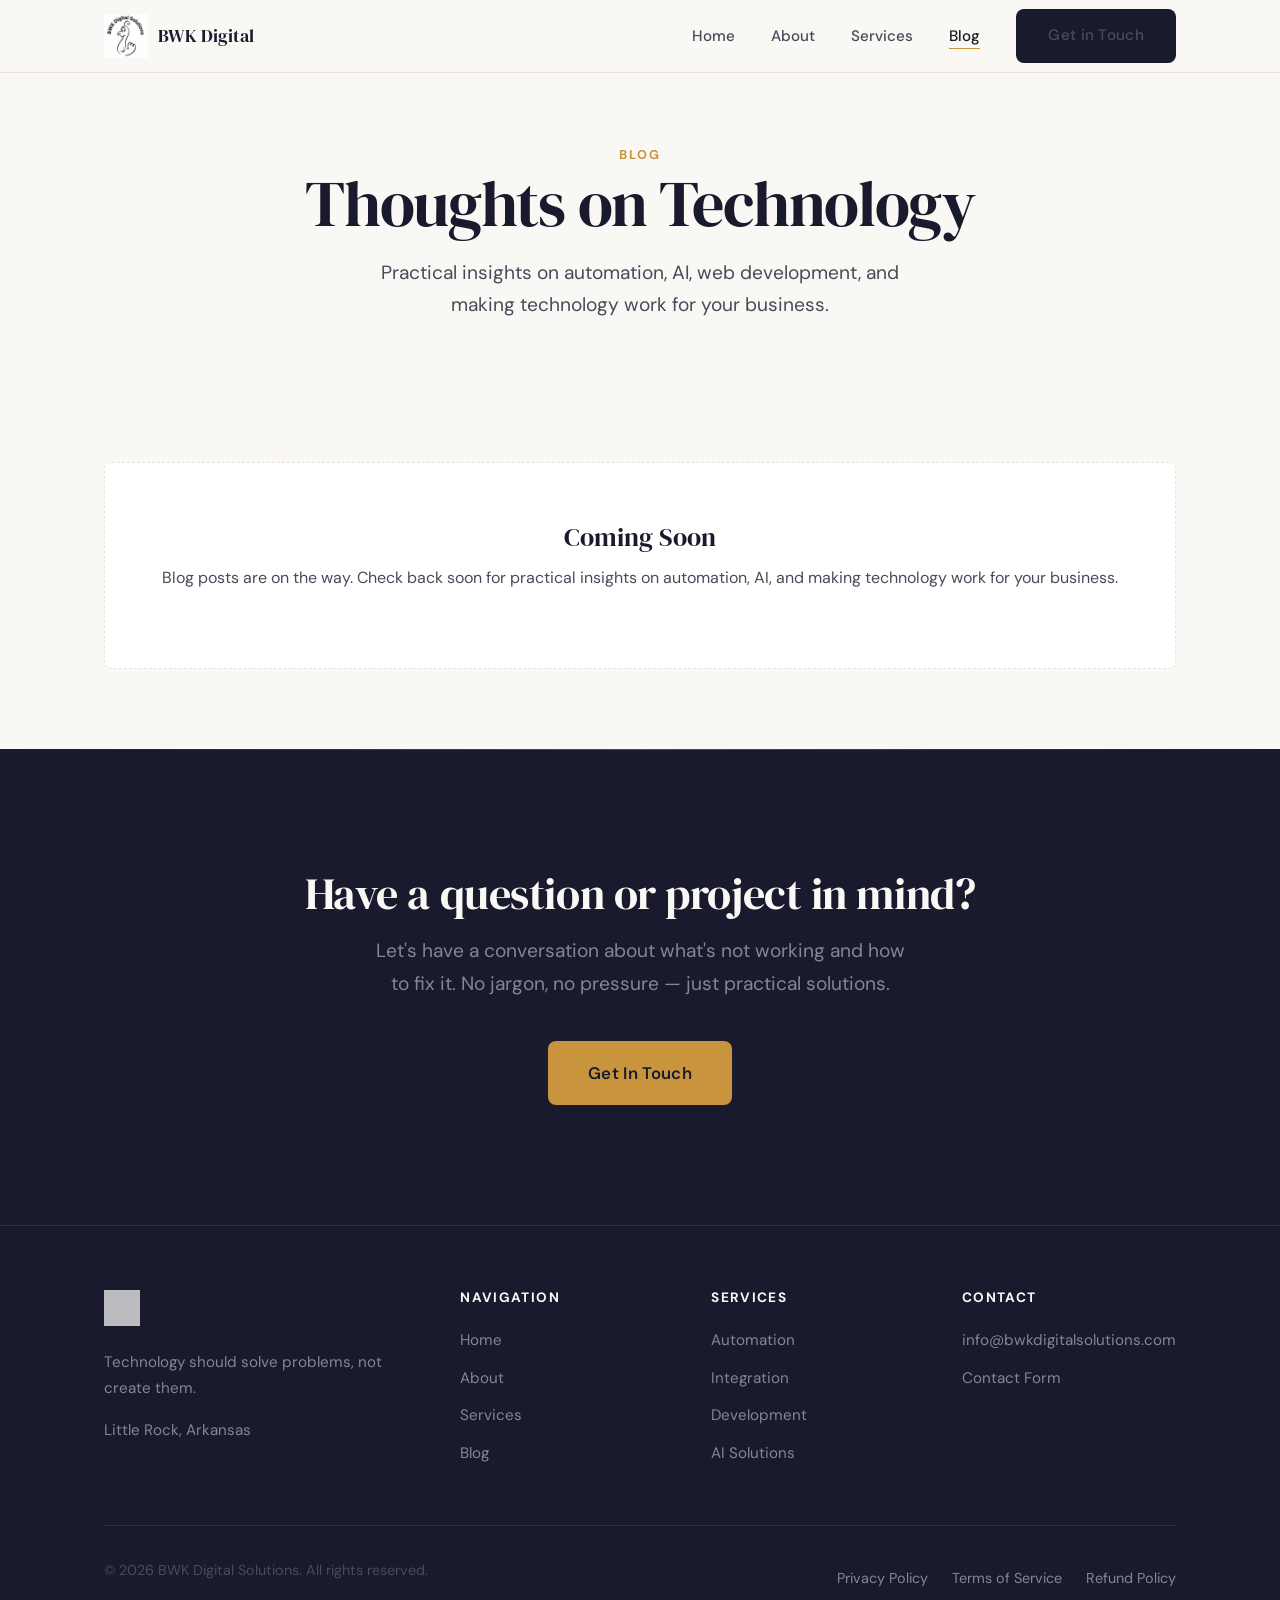
==== blog/index.html @ 17d43712 "feat: add blog infrastructure, publish command, and weekly draft cron - Blog listing page at /blog/ " ====
<!DOCTYPE html>
<html lang="en">
<head>
    <meta charset="UTF-8">
    <meta name="viewport" content="width=device-width, initial-scale=1.0">
    <title>Blog | BWK Digital Solutions</title>
    <meta name="description" content="Practical insights on automation, AI, web development, and making technology work for your business. From BWK Digital Solutions in Little Rock, Arkansas.">
    <meta name="author" content="Bret Kramer">
    <link rel="canonical" href="https://bwkdigitalsolutions.com/blog/">
    <meta property="og:title" content="Blog | BWK Digital Solutions">
    <meta property="og:description" content="Practical insights on automation, AI, web development, and making technology work for your business.">
    <meta property="og:url" content="https://bwkdigitalsolutions.com/blog/">
    <meta property="og:image" content="https://bwkdigitalsolutions.com/logo.jpg">
    <meta property="og:type" content="website">
    <link rel="icon" type="image/png" sizes="32x32" href="../favicon-32x32.png">
    <link rel="icon" type="image/png" sizes="16x16" href="../favicon-16x16.png">
    <link rel="apple-touch-icon" sizes="180x180" href="../apple-touch-icon.png">
    <meta name="theme-color" content="#1a1a2e">
    <link rel="preconnect" href="https://fonts.googleapis.com">
    <link rel="preconnect" href="https://fonts.gstatic.com" crossorigin>
    <link href="https://fonts.googleapis.com/css2?family=DM+Sans:wght@400;500;600;700&family=DM+Serif+Display&display=swap" rel="stylesheet">
    <link rel="stylesheet" href="../styles.css?v=5">
</head>
<body>
    <a href="#main" class="skip-link">Skip to content</a>
    <nav class="navbar">
        <div class="container">
            <a href="../" class="logo">
                <img src="../logo-sm.jpg" alt="BWK Digital Solutions" class="logo-img" width="44" height="44">
                <span class="logo-text">BWK Digital</span>
            </a>
            <button class="mobile-menu-btn" aria-label="Toggle menu" onclick="toggleMenu()">
                <span></span><span></span><span></span>
            </button>
            <ul class="nav-links" id="navLinks">
                <li><a href="../">Home</a></li>
                <li><a href="../#about">About</a></li>
                <li><a href="../#services">Services</a></li>
                <li><a href="./" class="active">Blog</a></li>
                <li><a href="../#contact" class="btn btn-primary">Get in Touch</a></li>
            </ul>
        </div>
    </nav>

    <main id="main">
    <section class="page-header page-header-center">
        <div class="container">
            <span class="section-label">Blog</span>
            <h1>Thoughts on Technology</h1>
            <p>Practical insights on automation, AI, web development, and making technology work for your business.</p>
        </div>
    </section>

    <section class="blog-section">
        <div class="container">
            <div class="blog-grid" id="blogGrid">
                <!-- BLOG_POSTS_START -->
                <!-- New blog post cards are inserted here by the publish-blog command -->
                <!-- BLOG_POSTS_END -->
                <div class="coming-soon" id="comingSoon">
                    <h3>Coming Soon</h3>
                    <p>Blog posts are on the way. Check back soon for practical insights on automation, AI, and making technology work for your business.</p>
                </div>
            </div>
        </div>
    </section>

    <section class="cta-section">
        <div class="container fade-up">
            <h2>Have a question or project in mind?</h2>
            <p>Let's have a conversation about what's not working and how to fix it. No jargon, no pressure — just practical solutions.</p>
            <a href="../#contact" class="btn btn-primary btn-large">Get In Touch</a>
        </div>
    </section>
    </main>

    <footer class="footer">
        <div class="container">
            <div class="footer-grid">
                <div class="footer-brand">
                    <img src="../logo-sm.jpg" alt="BWK Digital Solutions" class="logo-img" width="36" height="36">
                    <p>Technology should solve problems, not create them.</p>
                    <p>Little Rock, Arkansas</p>
                </div>
                <div>
                    <h4>Navigation</h4>
                    <ul class="footer-links">
                        <li><a href="../">Home</a></li>
                        <li><a href="../#about">About</a></li>
                        <li><a href="../#services">Services</a></li>
                        <li><a href="./">Blog</a></li>
                    </ul>
                </div>
                <div>
                    <h4>Services</h4>
                    <ul class="footer-links">
                        <li><a href="../#services">Automation</a></li>
                        <li><a href="../#services">Integration</a></li>
                        <li><a href="../#services">Development</a></li>
                        <li><a href="../#services">AI Solutions</a></li>
                    </ul>
                </div>
                <div>
                    <h4>Contact</h4>
                    <ul class="footer-links">
                        <li><a href="mailto:info@bwkdigitalsolutions.com">info@bwkdigitalsolutions.com</a></li>
                        <li><a href="../#contact">Contact Form</a></li>
                    </ul>
                </div>
            </div>
            <div class="footer-bottom">
                <p>&copy; 2026 BWK Digital Solutions. All rights reserved.</p>
                <div class="footer-legal">
                    <a href="../privacy.html">Privacy Policy</a>
                    <a href="../terms.html">Terms of Service</a>
                    <a href="../refund.html">Refund Policy</a>
                </div>
            </div>
        </div>
    </footer>
    <script>
    function toggleMenu() {
        document.getElementById('navLinks').classList.toggle('active');
    }
    document.addEventListener('keydown', function(e) {
        if (e.key === 'Escape') document.getElementById('navLinks').classList.remove('active');
    });
    document.addEventListener('click', function(e) {
        var nav = document.getElementById('navLinks');
        var btn = document.querySelector('.mobile-menu-btn');
        if (!nav.contains(e.target) && !btn.contains(e.target)) nav.classList.remove('active');
    });
    document.querySelectorAll('.nav-links a').forEach(function(link) {
        link.addEventListener('click', function() { document.getElementById('navLinks').classList.remove('active'); });
    });
    var navbar = document.querySelector('.navbar');
    window.addEventListener('scroll', function() {
        navbar.classList.toggle('scrolled', window.scrollY > 20);
    }, { passive: true });
    var observer = new IntersectionObserver(function(entries) {
        entries.forEach(function(entry) {
            if (entry.isIntersecting) { entry.target.classList.add('visible'); observer.unobserve(entry.target); }
        });
    }, { threshold: 0.1, rootMargin: '0px 0px -40px 0px' });
    document.querySelectorAll('.fade-up').forEach(function(el) { observer.observe(el); });
    </script>
</body>
</html>
---- styles.css ----
/* ===== CSS VARIABLES ===== */
:root {
    --ink: #1a1a2e;
    --ink-light: #2d2d44;
    --warm: #c8953e;
    --warm-dark: #a87a2f;
    --warm-glow: #c8953e1a;
    --cream: #faf8f4;
    --cream-dark: #f0ece4;
    --text: #4a4a5a;
    --text-light: #858596;
    --white: #ffffff;
    --border: #e8e4dc;
    --shadow-sm: 0 1px 3px rgba(26, 26, 46, 0.06);
    --shadow: 0 4px 12px rgba(26, 26, 46, 0.08);
    --shadow-lg: 0 12px 32px rgba(26, 26, 46, 0.1);
    --radius: 8px;
    --radius-sm: 4px;
    --transition: color 0.3s cubic-bezier(0.4, 0, 0.2, 1), background-color 0.3s cubic-bezier(0.4, 0, 0.2, 1), transform 0.3s cubic-bezier(0.4, 0, 0.2, 1), box-shadow 0.3s cubic-bezier(0.4, 0, 0.2, 1), border-color 0.3s cubic-bezier(0.4, 0, 0.2, 1), opacity 0.3s cubic-bezier(0.4, 0, 0.2, 1);
}

/* ===== RESET & BASE ===== */
*, *::before, *::after { box-sizing: border-box; margin: 0; padding: 0; }
html { scroll-behavior: smooth; }
body {
    font-family: 'DM Sans', -apple-system, BlinkMacSystemFont, sans-serif;
    font-size: 16px;
    line-height: 1.7;
    color: var(--text);
    background: var(--cream);
    -webkit-font-smoothing: antialiased;
}
img { max-width: 100%; height: auto; }
a { text-decoration: none; color: inherit; transition: var(--transition); }
a:focus-visible {
    outline: 2px solid var(--warm);
    outline-offset: 2px;
    border-radius: 2px;
}
ul { list-style: none; }
.container { max-width: 1120px; margin: 0 auto; padding: 0 24px; }

/* ===== TYPOGRAPHY ===== */
h1, h2, h3, h4, h5, h6 {
    font-family: 'DM Serif Display', Georgia, serif;
    font-weight: 400;
    line-height: 1.15;
    color: var(--ink);
}
h1 { font-size: clamp(2.75rem, 5.5vw, 4rem); letter-spacing: -0.02em; }
h2 { font-size: clamp(2rem, 4vw, 2.75rem); letter-spacing: -0.01em; }
h3 { font-size: clamp(1.35rem, 2.5vw, 1.6rem); }
p { color: var(--text); margin-bottom: 1rem; }
.section-label {
    font-family: 'DM Sans', sans-serif;
    font-size: 0.8rem;
    font-weight: 700;
    letter-spacing: 0.15em;
    text-transform: uppercase;
    color: var(--warm);
    margin-bottom: 1rem;
}
.section-title { margin-bottom: 1rem; }
.section-subtitle {
    font-size: 1.15rem;
    max-width: 580px;
    line-height: 1.7;
}
.section-header { margin-bottom: 3.5rem; }
.section-header-center { text-align: center; margin-bottom: 3.5rem; }
.section-header-center .section-subtitle { margin: 0 auto; }

/* ===== BUTTONS ===== */
.btn {
    display: inline-flex;
    align-items: center;
    justify-content: center;
    gap: 8px;
    padding: 14px 32px;
    font-family: 'DM Sans', sans-serif;
    font-size: 0.95rem;
    font-weight: 600;
    letter-spacing: 0.02em;
    border-radius: var(--radius);
    border: none;
    cursor: pointer;
    transition: var(--transition);
}
.btn:focus-visible {
    outline: 2px solid var(--warm);
    outline-offset: 2px;
}
.btn-primary {
    background: var(--ink);
    color: var(--cream);
}
.btn-primary:hover {
    background: var(--warm);
    color: var(--ink);
    transform: translateY(-1px);
    box-shadow: var(--shadow);
}
.btn-primary:active {
    transform: translateY(0);
    box-shadow: none;
}
.btn-secondary {
    background: transparent;
    color: var(--ink);
    border: 1.5px solid var(--ink);
}
.btn-secondary:hover {
    background: var(--ink);
    color: var(--cream);
}
.btn-secondary:active {
    transform: translateY(0);
}
.btn-large { padding: 18px 40px; font-size: 1.05rem; }

/* ===== NAVBAR ===== */
.navbar {
    position: fixed;
    top: 0;
    left: 0;
    right: 0;
    z-index: 1000;
    background: rgba(250, 248, 244, 0.92);
    backdrop-filter: blur(12px);
    -webkit-backdrop-filter: blur(12px);
    border-bottom: 1px solid var(--border);
}
.navbar .container {
    display: flex;
    align-items: center;
    justify-content: space-between;
    height: 72px;
}
.logo { display: flex; align-items: center; gap: 10px; }
.logo-img { height: 44px; width: auto; }
.logo-text {
    font-family: 'DM Serif Display', serif;
    font-size: 1.15rem;
    color: var(--ink);
    font-weight: 400;
}
.nav-links { display: flex; align-items: center; gap: 36px; }
.nav-links a {
    font-weight: 500;
    font-size: 0.95rem;
    color: var(--text);
}
.nav-links a:not(.btn):hover,
.nav-links a:not(.btn).active {
    color: var(--ink);
}
.nav-links a:not(.btn).active {
    border-bottom: 1.5px solid var(--warm);
    padding-bottom: 2px;
}
/* Navbar scroll state */
.navbar.scrolled {
    background: rgba(250, 248, 244, 0.97);
    box-shadow: 0 1px 8px rgba(26, 26, 46, 0.06);
}
.mobile-menu-btn {
    display: none;
    flex-direction: column;
    gap: 5px;
    background: none;
    border: none;
    cursor: pointer;
    padding: 5px;
}
.mobile-menu-btn span {
    width: 22px;
    height: 2px;
    background: var(--ink);
    border-radius: 2px;
    transition: var(--transition);
}

/* ===== HERO ===== */
.hero {
    padding: 140px 0 100px;
    background: var(--cream);
    overflow: hidden;
    position: relative;
}
.hero .container {
    display: grid;
    grid-template-columns: 1fr 380px;
    gap: 80px;
    align-items: center;
}
.hero-content h1 { margin-bottom: 1.5rem; }
.hero-content h1 .accent-text {
    color: var(--warm);
    display: block;
    font-style: italic;
}
/* Staggered hero entrance */
.hero-content h1 {
    opacity: 0;
    transform: translateY(32px);
    animation: heroReveal 0.9s cubic-bezier(0.16, 1, 0.3, 1) 0.1s forwards;
}
.hero-description {
    font-size: 1.2rem;
    line-height: 1.75;
    margin-bottom: 2.5rem;
    color: var(--text);
    max-width: 520px;
    opacity: 0;
    transform: translateY(24px);
    animation: heroReveal 0.8s cubic-bezier(0.16, 1, 0.3, 1) 0.35s forwards;
}
.hero-cta {
    display: flex;
    align-items: center;
    gap: 16px;
    flex-wrap: wrap;
    opacity: 0;
    transform: translateY(20px);
    animation: heroReveal 0.7s cubic-bezier(0.16, 1, 0.3, 1) 0.55s forwards;
}
@keyframes heroReveal {
    to {
        opacity: 1;
        transform: translateY(0);
    }
}
.hero-graphic {
    display: flex;
    align-items: center;
    justify-content: center;
}
.hero-bird {
    width: 320px;
    height: auto;
    opacity: 0;
    filter: grayscale(100%);
    animation: birdReveal 1.4s cubic-bezier(0.16, 1, 0.3, 1) 0.3s forwards;
    transition: opacity 0.6s cubic-bezier(0.4, 0, 0.2, 1), transform 0.6s cubic-bezier(0.4, 0, 0.2, 1);
}
@keyframes birdReveal {
    from {
        opacity: 0;
        transform: scale(0.92) rotate(-4deg);
    }
    to {
        opacity: 0.18;
        transform: scale(1) rotate(0deg);
    }
}
.hero-graphic:hover .hero-bird {
    opacity: 0.28;
    transform: scale(1.04);
}

/* ===== SERVICES (Homepage) ===== */
.services { padding: 100px 0; background: var(--white); }
.services-list { display: grid; grid-template-columns: 1fr 1fr; gap: 0; }
.service-item {
    padding: 48px 40px;
    border-bottom: 1px solid var(--border);
    transition: var(--transition);
    position: relative;
}
.service-item:nth-child(odd) { border-right: 1px solid var(--border); }
.service-item:nth-last-child(-n+2) { border-bottom: none; }
.service-item::before {
    content: '';
    position: absolute;
    top: 0;
    left: 0;
    width: 3px;
    height: 0;
    background: var(--warm);
    transition: height 0.4s cubic-bezier(0.4, 0, 0.2, 1);
}
.service-item:hover::before { height: 100%; }
.service-item:hover {
    background: var(--warm-glow);
    padding-left: 48px;
}
.service-number {
    font-family: 'DM Serif Display', serif;
    font-size: 0.9rem;
    color: var(--warm);
    margin-bottom: 1rem;
    display: block;
}
.service-item h3 { margin-bottom: 0.75rem; }
.service-item p { margin-bottom: 0; font-size: 1.05rem; line-height: 1.7; }

/* ===== ABOUT PREVIEW (Homepage) ===== */
.about-section { padding: 100px 0; }
.about-grid {
    display: grid;
    grid-template-columns: 1fr 1fr;
    gap: 80px;
    align-items: center;
}
.about-content h2 { margin-bottom: 1.5rem; }
.about-content p { font-size: 1.1rem; line-height: 1.8; }
.about-image { position: relative; display: flex; align-items: center; justify-content: center; }
.about-image img {
    border-radius: var(--radius);
    width: 100%;
    max-width: 400px;
}
.approach-list { margin: 1.5rem 0 2rem; }
.approach-list li {
    display: flex;
    align-items: center;
    gap: 14px;
    padding: 10px 0;
    font-weight: 500;
    color: var(--ink);
    font-size: 1.05rem;
}
.approach-list li::before {
    content: '';
    display: block;
    width: 8px;
    height: 8px;
    background: var(--warm);
    border-radius: 50%;
    flex-shrink: 0;
}

/* ===== PROCESS SECTION ===== */
.process-section {
    padding: 100px 0;
    background: var(--white);
}
.process-steps {
    display: grid;
    grid-template-columns: repeat(4, 1fr);
    gap: 0;
    counter-reset: process;
}
.process-step {
    padding: 40px 32px;
    position: relative;
    border-right: 1px solid var(--border);
}
.process-step:last-child { border-right: none; }
.process-step::after {
    content: '';
    position: absolute;
    bottom: 0;
    left: 32px;
    right: 32px;
    height: 2px;
    background: var(--warm);
    transform: scaleX(0);
    transform-origin: left;
    transition: transform 0.5s cubic-bezier(0.4, 0, 0.2, 1);
}
.process-step:hover::after { transform: scaleX(1); }
.process-number {
    font-family: 'DM Serif Display', serif;
    font-size: 0.9rem;
    color: var(--warm);
    margin-bottom: 1rem;
    display: block;
}
.process-step h3 { margin-bottom: 0.75rem; }
.process-step p { margin-bottom: 0; font-size: 0.98rem; line-height: 1.7; }

/* ===== BIRD STORY LINE ===== */
.bird-story-line {
    font-style: italic;
    color: var(--text-light);
    font-size: 0.98rem;
    margin-bottom: 1.5rem;
}

/* ===== CTA SECTION ===== */
.cta-section {
    padding: 120px 0;
    background: var(--ink);
    text-align: center;
    position: relative;
    overflow: hidden;
}
.cta-section::before {
    content: '';
    position: absolute;
    top: 0;
    left: 0;
    right: 0;
    height: 1px;
    background: linear-gradient(90deg, transparent, var(--warm), transparent);
    opacity: 0.4;
}
.cta-section h2 {
    color: var(--cream);
    margin-bottom: 1rem;
}
.cta-section p {
    color: var(--text-light);
    font-size: 1.2rem;
    max-width: 540px;
    margin: 0 auto 2.5rem;
    line-height: 1.7;
}
.cta-section .btn-primary {
    background: var(--warm);
    color: var(--ink);
}
.cta-section .btn-primary:hover {
    background: var(--warm-dark);
    transform: translateY(-1px);
}

/* ===== PAGE HEADER ===== */
.page-header {
    padding: 140px 0 60px;
    background: var(--cream);
}
.page-header .section-label { margin-bottom: 0.75rem; }
.page-header h1 { margin-bottom: 1rem; }
.page-header p {
    font-size: 1.2rem;
    max-width: 560px;
    line-height: 1.7;
}
.page-header-center { text-align: center; }
.page-header-center p { margin: 0 auto; }

/* ===== CONTACT ===== */
.contact-section { padding: 80px 0; }
.contact-grid {
    display: grid;
    grid-template-columns: 1.2fr 1fr;
    gap: 80px;
}
.contact-form {
    background: var(--white);
    padding: 48px;
    border-radius: var(--radius);
    border: 1px solid var(--border);
}
.contact-form h3 { margin-bottom: 2rem; }
.form-group { margin-bottom: 24px; }
.form-group label {
    display: block;
    font-weight: 600;
    font-size: 0.9rem;
    margin-bottom: 8px;
    color: var(--ink);
}
.form-group input,
.form-group select,
.form-group textarea {
    width: 100%;
    padding: 14px 16px;
    border: 1.5px solid var(--border);
    border-radius: var(--radius-sm);
    font-family: inherit;
    font-size: 1rem;
    color: var(--ink);
    background: var(--cream);
    transition: var(--transition);
}
.form-group input:focus,
.form-group select:focus,
.form-group textarea:focus {
    outline: none;
    border-color: var(--warm);
    background: var(--white);
    box-shadow: 0 0 0 3px var(--warm-glow);
}
.form-group input::placeholder,
.form-group textarea::placeholder {
    color: var(--text-light);
}
.form-group textarea { min-height: 140px; resize: vertical; }
.contact-info { padding: 16px 0; }
.contact-info h3 { margin-bottom: 2rem; }
.info-item {
    display: flex;
    align-items: flex-start;
    gap: 16px;
    margin-bottom: 28px;
}
.info-icon {
    width: 44px;
    height: 44px;
    background: var(--warm-glow);
    border: 1px solid var(--warm);
    border-radius: var(--radius-sm);
    display: flex;
    align-items: center;
    justify-content: center;
    font-size: 1.2rem;
    flex-shrink: 0;
    color: var(--warm);
}
.info-content h4 { font-family: 'DM Sans', sans-serif; font-size: 0.95rem; font-weight: 600; margin-bottom: 2px; color: var(--ink); }
.info-content p { margin: 0; font-size: 0.95rem; }
.response-note {
    margin-top: 2.5rem;
    padding: 20px 24px;
    background: var(--warm-glow);
    border-left: 3px solid var(--warm);
    border-radius: 0 var(--radius-sm) var(--radius-sm) 0;
}
.response-note h4 {
    font-family: 'DM Sans', sans-serif;
    font-weight: 600;
    font-size: 0.95rem;
    margin-bottom: 4px;
    color: var(--ink);
}
.response-note p { margin: 0; font-size: 0.95rem; }

/* ===== SERVICES PAGE ===== */
.services-page { padding: 80px 0; }
.service-detail {
    max-width: 720px;
    padding: 64px 0;
    border-bottom: 1px solid var(--border);
}
.service-detail:last-child { border-bottom: none; }
.service-detail-content h3 {
    font-size: 1.85rem;
    margin-bottom: 1rem;
}
.service-detail-content > p {
    font-size: 1.1rem;
    line-height: 1.8;
}
.service-detail-content ul { margin-top: 1.5rem; }
.service-detail-content li {
    display: flex;
    align-items: center;
    gap: 12px;
    padding: 8px 0;
    color: var(--text);
    font-size: 1.02rem;
}
.service-detail-content li::before {
    content: '';
    width: 6px;
    height: 6px;
    background: var(--warm);
    border-radius: 50%;
    flex-shrink: 0;
}

/* ===== ABOUT PAGE ===== */
.about-detail { padding: 80px 0; background: var(--white); }
.about-detail .about-grid { align-items: start; }
.about-detail .about-content p { margin-bottom: 1.25rem; }

.about-approach { padding: 80px 0; }
.about-approach .about-grid { align-items: start; }

.about-location {
    padding: 80px 0;
    background: var(--white);
    text-align: center;
}
.about-location .container { max-width: 680px; }
.about-location h2 { margin-bottom: 1.25rem; }
.about-location p { font-size: 1.15rem; line-height: 1.8; }

/* Bird story section on About page */
.bird-story {
    padding: 80px 0;
    background: var(--ink);
}
.bird-story-grid {
    display: grid;
    grid-template-columns: 1fr 280px;
    gap: 80px;
    align-items: center;
}
.bird-story-content h2 { color: var(--cream); margin-bottom: 1.25rem; }
.bird-story-content p { color: var(--text-light); font-size: 1.1rem; line-height: 1.8; }
.bird-story-visual {
    display: flex;
    align-items: center;
    justify-content: center;
}
.bird-story-visual img {
    width: 240px;
    height: auto;
    opacity: 0.3;
    filter: invert(1);
}

/* ===== BLOG ===== */
.blog-section { padding: 80px 0; }
.blog-grid {
    display: grid;
    grid-template-columns: repeat(auto-fit, minmax(320px, 1fr));
    gap: 32px;
}
.blog-card {
    background: var(--white);
    border-radius: var(--radius);
    overflow: hidden;
    border: 1px solid var(--border);
    transition: var(--transition);
}
.blog-card:hover {
    transform: translateY(-3px);
    box-shadow: var(--shadow-lg);
    border-color: var(--warm);
}
.blog-card-image {
    height: 200px;
    background: var(--ink);
    display: flex;
    align-items: center;
    justify-content: center;
    position: relative;
    overflow: hidden;
}
.blog-card-image::after {
    content: '';
    position: absolute;
    inset: 0;
    background: linear-gradient(135deg, var(--ink) 0%, var(--ink-light) 100%);
}
.blog-card-content { padding: 28px; }
.blog-card-meta {
    font-size: 0.85rem;
    color: var(--text-light);
    margin-bottom: 10px;
    font-weight: 500;
}
.blog-card h3 { margin-bottom: 10px; font-size: 1.25rem; }
.blog-card h3 a:hover { color: var(--warm); }
.blog-card p { font-size: 0.95rem; margin-bottom: 0; }
.coming-soon {
    text-align: center;
    padding: 60px 40px;
    border: 1px dashed var(--border);
    border-radius: var(--radius);
    background: var(--white);
}
.coming-soon h3 { margin-bottom: 0.75rem; }

/* ===== BLOG ARTICLE ===== */
.blog-back-link {
    display: inline-block;
    font-size: 0.9rem;
    font-weight: 500;
    color: var(--warm);
    margin-bottom: 1.5rem;
}
.blog-back-link:hover { color: var(--warm-dark); }
.blog-post-meta {
    font-size: 1rem;
    color: var(--text-light);
    margin-top: 0.5rem;
}
.blog-article {
    padding: 60px 0 80px;
}
.blog-article-content {
    max-width: 720px;
    margin: 0 auto;
}
.blog-article-content h2 {
    font-size: 1.6rem;
    margin: 2.5rem 0 1rem;
}
.blog-article-content h2:first-child { margin-top: 0; }
.blog-article-content h3 {
    font-size: 1.3rem;
    margin: 2rem 0 0.75rem;
}
.blog-article-content p {
    font-size: 1.1rem;
    line-height: 1.85;
    margin-bottom: 1.25rem;
}
.blog-article-content ul,
.blog-article-content ol {
    margin: 1rem 0 1.5rem;
    padding-left: 0;
}
.blog-article-content li {
    color: var(--text);
    margin-bottom: 0.5rem;
    padding-left: 1.5rem;
    position: relative;
    font-size: 1.05rem;
    line-height: 1.8;
}
.blog-article-content ul li::before {
    content: '';
    position: absolute;
    left: 0;
    top: 12px;
    width: 6px;
    height: 6px;
    border-radius: 50%;
    background: var(--warm);
}
.blog-article-content ol {
    counter-reset: blog-ol;
}
.blog-article-content ol li {
    counter-increment: blog-ol;
}
.blog-article-content ol li::before {
    content: counter(blog-ol) '.';
    position: absolute;
    left: 0;
    color: var(--warm);
    font-weight: 600;
}
.blog-article-content blockquote {
    margin: 1.5rem 0;
    padding: 20px 24px;
    background: var(--warm-glow);
    border-left: 3px solid var(--warm);
    border-radius: 0 var(--radius-sm) var(--radius-sm) 0;
}
.blog-article-content blockquote p {
    margin: 0;
    font-style: italic;
    color: var(--ink);
}
.blog-article-content code {
    font-family: 'SF Mono', 'Fira Code', monospace;
    font-size: 0.9em;
    background: var(--cream-dark);
    padding: 2px 6px;
    border-radius: 3px;
    color: var(--ink);
}
.blog-article-content pre {
    margin: 1.5rem 0;
    padding: 24px;
    background: var(--ink);
    border-radius: var(--radius);
    overflow-x: auto;
}
.blog-article-content pre code {
    background: none;
    padding: 0;
    color: var(--cream);
    font-size: 0.88rem;
    line-height: 1.7;
}
.blog-article-content a {
    color: var(--warm);
    border-bottom: 1px solid transparent;
}
.blog-article-content a:hover {
    border-bottom-color: var(--warm);
}
.blog-article-content img {
    border-radius: var(--radius);
    margin: 1.5rem 0;
}
.blog-article-content hr {
    border: none;
    height: 1px;
    background: var(--border);
    margin: 2.5rem 0;
}

/* ===== LEGAL PAGES ===== */
.legal-content { padding: 60px 0 80px; max-width: 720px; margin: 0 auto; }
.legal-content h2 {
    font-size: 1.4rem;
    margin: 2.5rem 0 1rem;
}
.legal-content h2:first-child { margin-top: 0; }
.legal-content p { margin-bottom: 1rem; line-height: 1.8; }
.legal-content ul { margin: 1rem 0 1.5rem 0; }
.legal-content li {
    color: var(--text);
    margin-bottom: 0.5rem;
    padding-left: 1.5rem;
    position: relative;
}
.legal-content li::before {
    content: '';
    position: absolute;
    left: 0;
    top: 10px;
    width: 5px;
    height: 5px;
    border-radius: 50%;
    background: var(--warm);
}
.last-updated {
    font-style: italic;
    color: var(--text-light);
    margin-bottom: 2rem;
    font-size: 0.95rem;
}

/* ===== CASE STUDY ===== */
.case-study {
    padding: 100px 0;
    background: var(--ink);
    position: relative;
}
.case-study::before {
    content: '';
    position: absolute;
    top: 0;
    left: 0;
    right: 0;
    height: 1px;
    background: linear-gradient(90deg, transparent, var(--warm), transparent);
    opacity: 0.3;
}
.case-study-grid {
    display: grid;
    grid-template-columns: 1fr 320px;
    gap: 80px;
    align-items: center;
}
.case-study-content .section-label { color: var(--warm); }
.case-study-content h2 { color: var(--cream); margin-bottom: 1.25rem; }
.case-study-content > p { color: var(--text-light); font-size: 1.1rem; line-height: 1.8; }
.case-study-highlights { margin: 2rem 0 2.5rem; }
.case-study-highlight {
    padding: 20px 0;
    border-bottom: 1px solid var(--ink-light);
}
.case-study-highlight:last-child { border-bottom: none; }
.case-study-highlight h4 {
    font-family: 'DM Sans', sans-serif;
    font-weight: 600;
    font-size: 0.95rem;
    color: var(--cream);
    margin-bottom: 4px;
}
.case-study-highlight p {
    color: var(--text-light);
    font-size: 0.95rem;
    margin: 0;
    line-height: 1.6;
}
.case-study-visual {
    background: var(--ink-light);
    border-radius: var(--radius);
    padding: 48px;
    text-align: center;
    position: relative;
    overflow: hidden;
    border: 1px solid rgba(200, 149, 62, 0.15);
}
.case-study-visual::before {
    content: '';
    position: absolute;
    top: -60%;
    left: -60%;
    width: 220%;
    height: 220%;
    background: radial-gradient(circle at 50% 50%, rgba(200, 149, 62, 0.08) 0%, transparent 50%);
    pointer-events: none;
}
.case-study-visual::after {
    content: '';
    position: absolute;
    bottom: 0;
    left: 24px;
    right: 24px;
    height: 2px;
    background: linear-gradient(90deg, transparent, var(--warm), transparent);
    opacity: 0.3;
}
.case-study-url {
    font-family: 'DM Sans', sans-serif;
    font-size: 1.1rem;
    font-weight: 600;
    color: var(--warm);
    display: block;
    margin-bottom: 1.5rem;
}
.case-study-tags {
    display: flex;
    flex-wrap: wrap;
    gap: 8px;
    justify-content: center;
}
.case-study-tag {
    padding: 6px 14px;
    border: 1px solid rgba(133, 133, 150, 0.4);
    border-radius: 20px;
    font-size: 0.8rem;
    font-weight: 500;
    color: var(--text-light);
    transition: var(--transition);
}
.case-study-tag:hover {
    border-color: var(--warm);
    color: var(--warm);
}
.case-study .btn-primary {
    background: var(--warm);
    color: var(--ink);
}
.case-study .btn-primary:hover {
    background: var(--warm-dark);
}

/* ===== FOOTER ===== */
.footer {
    background: var(--ink);
    color: var(--text-light);
    padding: 64px 0 32px;
    border-top: 1px solid var(--ink-light);
}
.footer-grid {
    display: grid;
    grid-template-columns: 1.5fr 1fr 1fr 1fr;
    gap: 40px;
    margin-bottom: 48px;
}
.footer-brand .logo-img {
    height: 36px;
    filter: brightness(0) invert(1);
    opacity: 0.7;
}
.footer-brand p { margin: 1rem 0 0; color: var(--text-light); font-size: 0.95rem; }
.footer h4 {
    font-family: 'DM Sans', sans-serif;
    color: var(--cream);
    margin-bottom: 1.25rem;
    font-size: 0.85rem;
    font-weight: 700;
    letter-spacing: 0.1em;
    text-transform: uppercase;
}
.footer-links li { margin-bottom: 10px; }
.footer-links a { font-size: 0.95rem; }
.footer-links a:hover { color: var(--cream); }
.footer-bottom {
    padding-top: 32px;
    border-top: 1px solid var(--ink-light);
    display: flex;
    justify-content: space-between;
    align-items: center;
    font-size: 0.9rem;
}
.footer-legal { display: flex; gap: 24px; }
.footer-legal a:hover { color: var(--cream); }

/* ===== SCROLL ANIMATIONS ===== */
.fade-up {
    opacity: 0;
    transform: translateY(24px);
    transition: opacity 0.7s cubic-bezier(0.4, 0, 0.2, 1), transform 0.7s cubic-bezier(0.4, 0, 0.2, 1);
}
.fade-up.visible {
    opacity: 1;
    transform: translateY(0);
}
.fade-up-delay-1 { transition-delay: 0.1s; }
.fade-up-delay-2 { transition-delay: 0.2s; }
.fade-up-delay-3 { transition-delay: 0.3s; }
.fade-up-delay-4 { transition-delay: 0.4s; }

/* ===== RESPONSIVE ===== */
@media (max-width: 992px) {
    .hero .container { grid-template-columns: 1fr; gap: 40px; }
    .hero-graphic { display: none; }
    .about-grid { grid-template-columns: 1fr; gap: 40px; }
    .about-image { order: -1; }
    .about-image img { max-width: 280px; }
    .contact-grid { grid-template-columns: 1fr; gap: 40px; }
    .footer-grid { grid-template-columns: 1fr 1fr; }
    .bird-story-grid { grid-template-columns: 1fr; gap: 40px; }
    .bird-story-visual { order: -1; }
    .bird-story-visual img { width: 180px; }
    .services-list { grid-template-columns: 1fr; }
    .service-item { border-right: none !important; }
    .case-study-grid { grid-template-columns: 1fr; gap: 40px; }
    .case-study-visual { order: -1; }
    .process-steps { grid-template-columns: 1fr 1fr; }
    .process-step { border-bottom: 1px solid var(--border); }
    .process-step:nth-child(even) { border-right: none; }
    .process-step:nth-last-child(-n+2) { border-bottom: none; }
}
@media (max-width: 768px) {
    .nav-links {
        position: fixed;
        top: 72px;
        left: 0;
        right: 0;
        background: var(--cream);
        flex-direction: column;
        padding: 32px;
        gap: 24px;
        border-bottom: 1px solid var(--border);
        transform: translateY(-150%);
        transition: transform 0.3s cubic-bezier(0.4, 0, 0.2, 1);
    }
    .nav-links.active { transform: translateY(0); }
    .mobile-menu-btn { display: flex; }
    .hero { padding: 120px 0 60px; }
    .hero-content { text-align: center; }
    .hero-description { margin-left: auto; margin-right: auto; }
    .hero-cta { justify-content: center; }
    .services { padding: 60px 0; }
    .service-item { padding: 32px 24px; }
    .page-header { padding: 120px 0 40px; }
    .process-steps { grid-template-columns: 1fr; }
    .process-step { border-right: none; border-bottom: 1px solid var(--border); }
    .process-step:last-child { border-bottom: none; }
    .footer-grid { grid-template-columns: 1fr; }
    .footer-bottom { flex-direction: column; gap: 16px; text-align: center; }
    .footer-legal { flex-wrap: wrap; justify-content: center; }
    .contact-form { padding: 32px 24px; }
    .bird-story-visual img { width: 140px; }
}

/* ===== SKIP NAV ===== */
.skip-link {
    position: absolute;
    top: -100%;
    left: 16px;
    padding: 12px 24px;
    background: var(--ink);
    color: var(--cream);
    font-weight: 600;
    font-size: 0.9rem;
    border-radius: var(--radius);
    z-index: 10000;
    transition: top 0.2s;
}
.skip-link:focus {
    top: 12px;
}

/* ===== REDUCED MOTION ===== */
@media (prefers-reduced-motion: reduce) {
    *, *::before, *::after {
        animation-duration: 0.01ms !important;
        animation-iteration-count: 1 !important;
        transition-duration: 0.01ms !important;
        scroll-behavior: auto !important;
    }
    .fade-up {
        opacity: 1;
        transform: none;
    }
    .hero-content h1,
    .hero-description,
    .hero-cta {
        opacity: 1;
        transform: none;
        animation: none;
    }
    .hero-bird {
        opacity: 0.18;
        animation: none;
        transition: none;
    }
}

/* ===== INLINE STYLE REPLACEMENTS ===== */
.about-approach-content {
    grid-column: 1 / -1;
    max-width: 640px;
}
.btn-mt { margin-top: 2rem; }
.submit-full { width: 100%; }
.email-link { color: var(--warm); }
.coming-soon-link { color: var(--warm); font-weight: 600; }
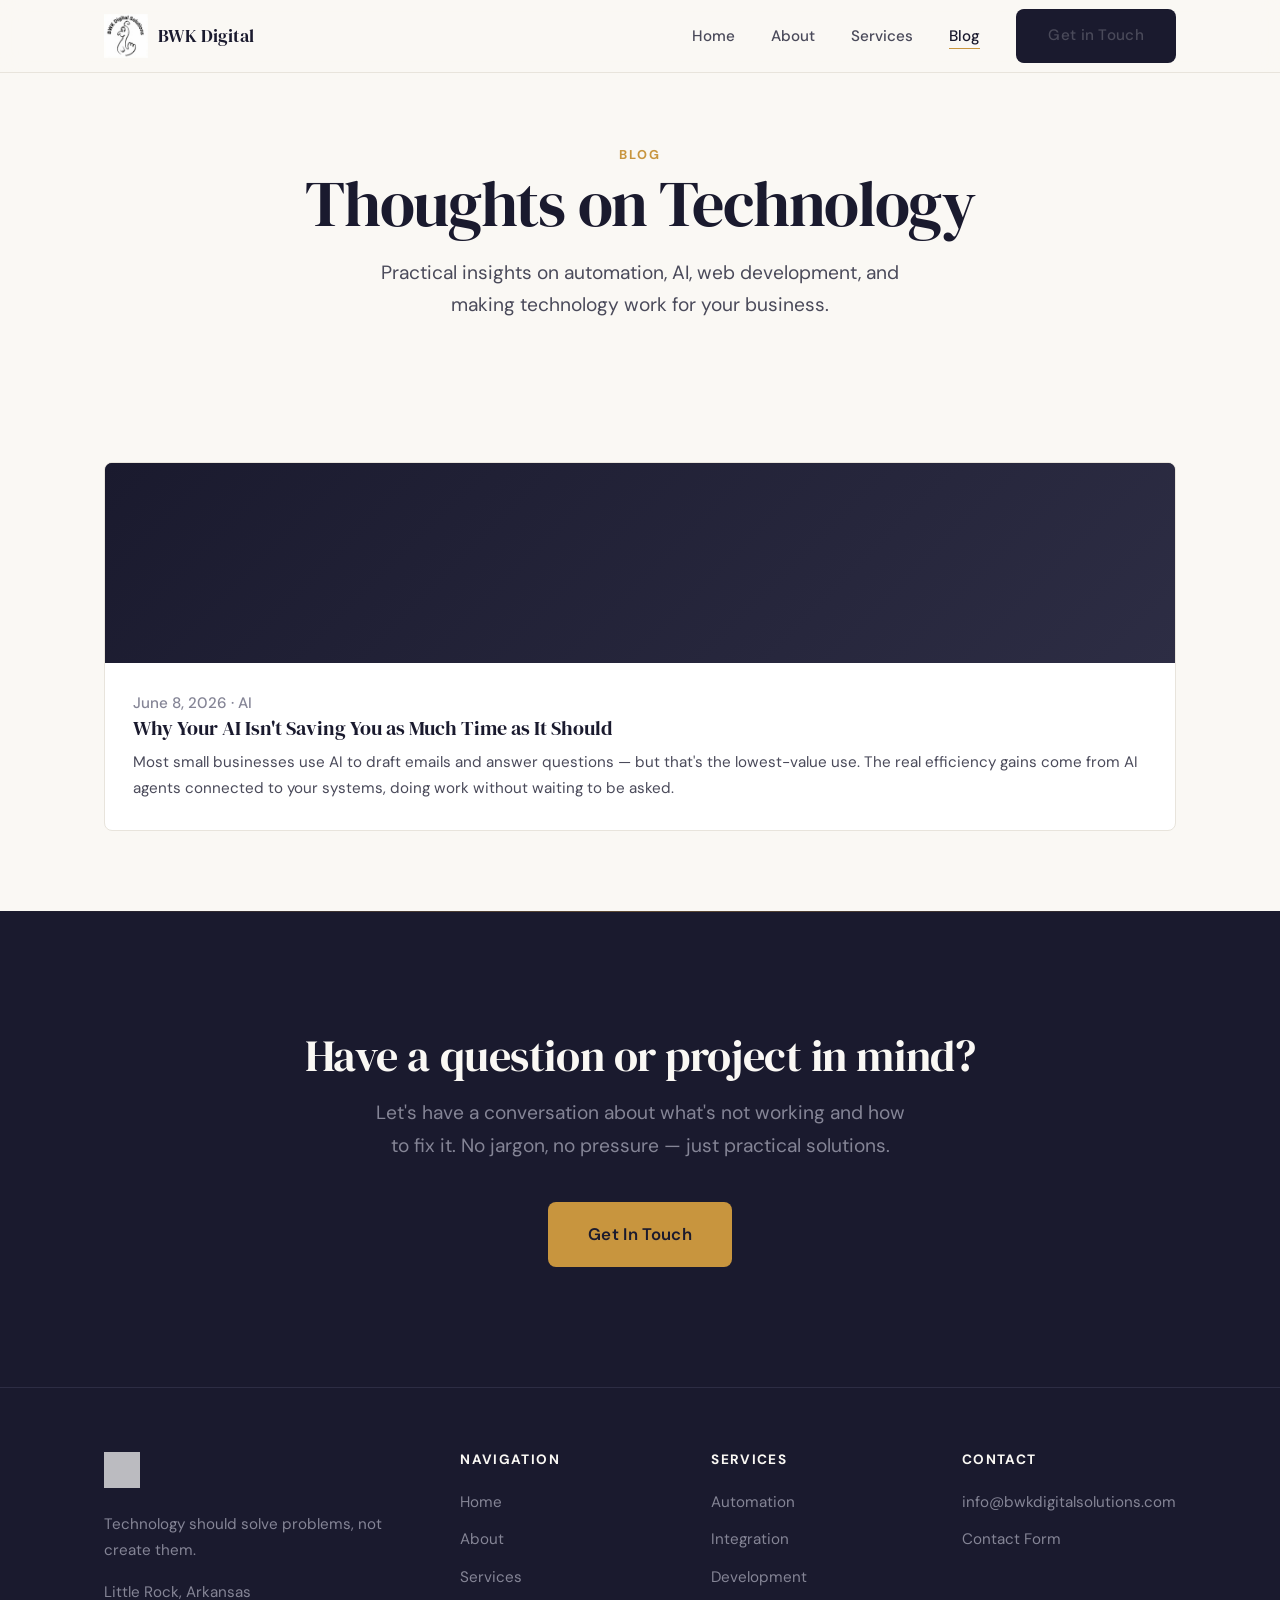
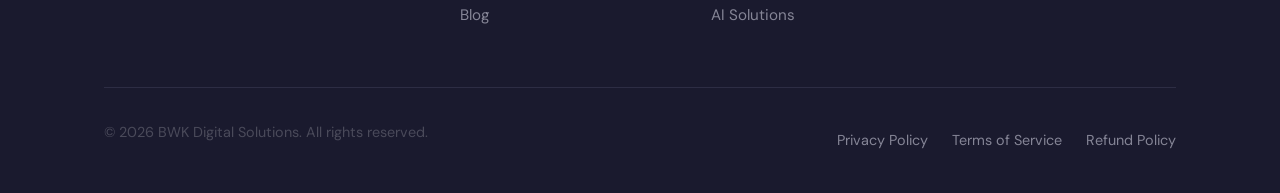
==== commit f789525c: "feat: publish blog post — Why Your AI Isn't Saving You as Much Time as It Should https://claude.ai/c" ====
--- a/blog/index.html
+++ b/blog/index.html
@@ -55,12 +55,15 @@
         <div class="container">
             <div class="blog-grid" id="blogGrid">
                 <!-- BLOG_POSTS_START -->
-                <!-- New blog post cards are inserted here by the publish-blog command -->
+                <a href="why-your-ai-isnt-saving-you-as-much-time-as-it-should.html" class="blog-card">
+                    <div class="blog-card-image"></div>
+                    <div class="blog-card-content">
+                        <p class="blog-card-meta">June 8, 2026 &middot; AI</p>
+                        <h3>Why Your AI Isn't Saving You as Much Time as It Should</h3>
+                        <p>Most small businesses use AI to draft emails and answer questions — but that's the lowest-value use. The real efficiency gains come from AI agents connected to your systems, doing work without waiting to be asked.</p>
+                    </div>
+                </a>
                 <!-- BLOG_POSTS_END -->
-                <div class="coming-soon" id="comingSoon">
-                    <h3>Coming Soon</h3>
-                    <p>Blog posts are on the way. Check back soon for practical insights on automation, AI, and making technology work for your business.</p>
-                </div>
             </div>
         </div>
     </section>
